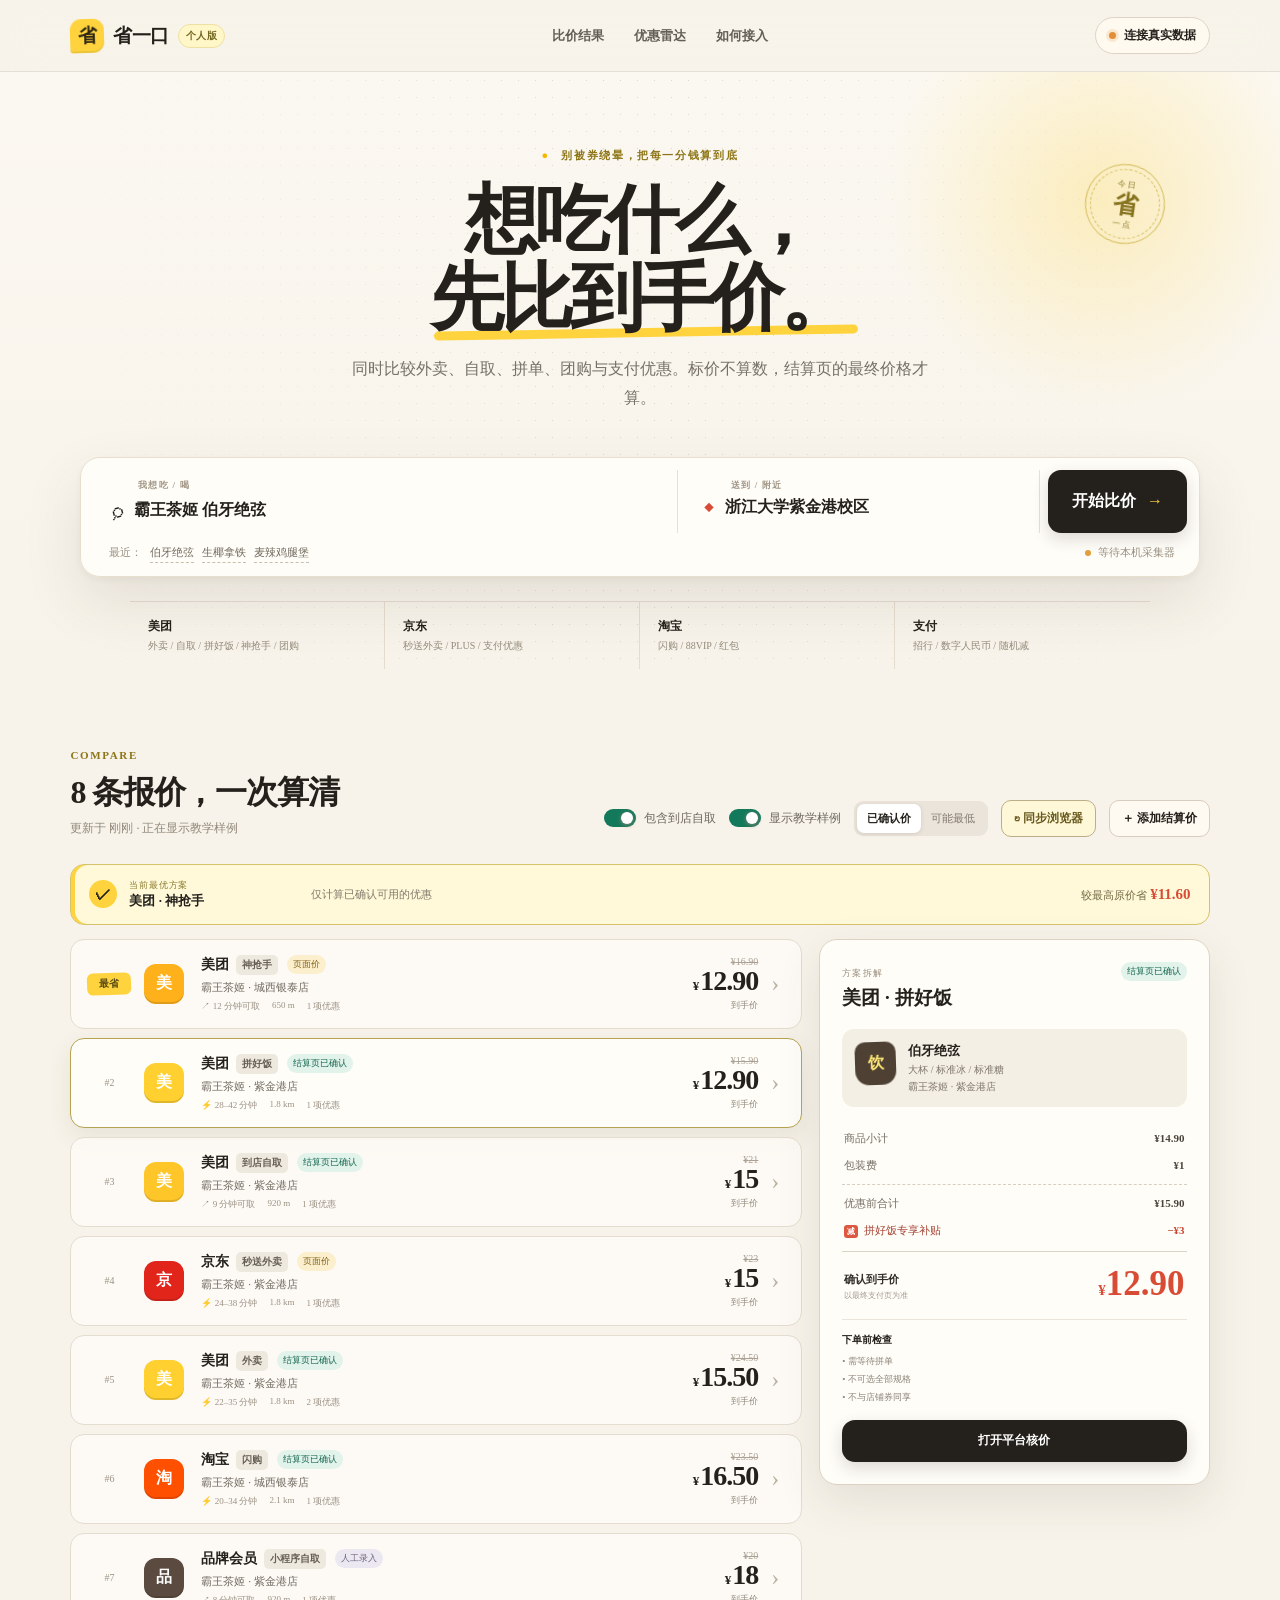
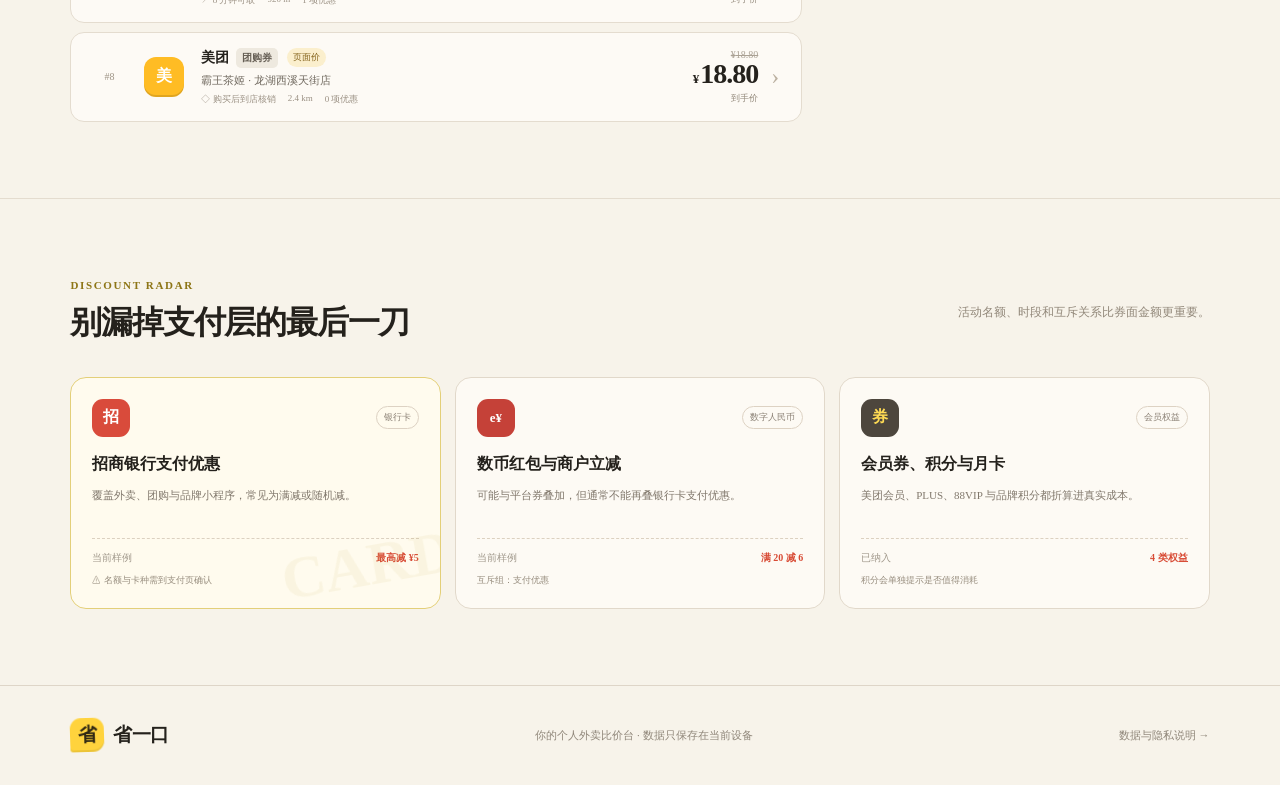
==== shengyikou/index.html @ 4d7b2c12 "Move meal deal app to shengyikou subpage" ====
<!doctype html>
<html lang="zh-CN">
  <head>
    <meta charset="UTF-8" />
    <meta name="viewport" content="width=device-width, initial-scale=1.0" />
    <meta name="description" content="比较外卖、自取、拼单、团购、银行卡与数字人民币优惠，算出真实到手价。" />
    <meta property="og:title" content="省一口｜个人外卖优惠比价台" />
    <meta property="og:description" content="从本机浏览器采集已登录平台的真实报价。" />
    <link rel="icon" href="/shengyikou/favicon.svg" />
    <title>省一口｜个人外卖优惠比价台</title>
    <script type="module" crossorigin src="/shengyikou/assets/index-CurpUJrW.js"></script>
    <link rel="stylesheet" crossorigin href="/shengyikou/assets/index-DX4umS6t.css">
  </head>
  <body>
    <div id="root"></div>
  </body>
</html>
---- shengyikou/assets/index-DX4umS6t.css ----
:root{--ink:#24211c;--muted:#777066;--paper:#f7f3ea;--card:#fffdf8;--yellow:#ffd33d;--yellow-deep:#f4b900;--green:#13795b;--red:#d84b35;--line:#e8e0d3}*{box-sizing:border-box}html{scroll-behavior:smooth}body{background:var(--paper);color:var(--ink);font-family:var(--font-geist-sans), "PingFang SC", "Microsoft YaHei", sans-serif;margin:0}button,input,select{font:inherit}button,a{-webkit-tap-highlight-color:transparent}button{color:inherit}a{color:inherit;text-decoration:none}.topbar{-webkit-backdrop-filter:blur(18px);backdrop-filter:blur(18px);z-index:30;background:#f7f3eaeb;border-bottom:1px solid #3f34251a;justify-content:space-between;align-items:center;height:72px;padding:0 5.5vw;display:flex;position:sticky;top:0}.brand{letter-spacing:-.5px;align-items:center;gap:9px;font-size:19px;font-weight:800;display:inline-flex}.brand-mark{background:var(--yellow);color:#2f2713;border-radius:11px 11px 11px 3px;place-items:center;width:34px;height:34px;font-weight:900;display:grid;transform:rotate(-2deg);box-shadow:inset 0 -2px #4a39001a}.beta{letter-spacing:.5px;color:#756823;background:#fff7c8;border:1px solid #eee0a2;border-radius:99px;padding:4px 7px;font-size:10px;font-weight:700}.nav-links{color:#635e56;align-items:center;gap:30px;font-size:13px;font-weight:600;display:flex}.nav-links a:hover,.text-button:hover{color:var(--ink)}.text-button{cursor:pointer;background:0 0;border:0;padding:0}.account-chip{cursor:pointer;background:#fffaf0;border:1px solid #dcd3c4;border-radius:999px;padding:9px 13px;font-size:12px;font-weight:650}.account-chip.connected{color:#17664f;background:#eef8f3;border-color:#b7d6c8}.account-chip.connected .status-dot{background:#1a8b68;box-shadow:0 0 0 3px #d9eee7}.status-dot{background:#e28e38;border-radius:50%;width:7px;height:7px;margin-right:5px;display:inline-block;box-shadow:0 0 0 3px #f9e7ce}.hero{background:radial-gradient(circle at 86% 21%, #ffd33d47, transparent 18%), linear-gradient(180deg, #fbf8f1 0%, var(--paper) 100%);min-height:520px;padding:76px 5.5vw 0;position:relative;overflow:hidden}.hero:before{content:"";pointer-events:none;opacity:.25;background-image:radial-gradient(#82745d .6px,#0000 .7px);background-size:17px 17px;position:absolute;inset:0;-webkit-mask-image:linear-gradient(90deg,#0000 0%,#000 50%,#0000 100%);mask-image:linear-gradient(90deg,#0000 0%,#000 50%,#0000 100%)}.hero-copy{text-align:center;z-index:1;max-width:720px;margin:0 auto;position:relative}.eyebrow,.section-kicker{color:#8d7516;text-transform:uppercase;letter-spacing:1.65px;font-size:11px;font-weight:800}.eyebrow span{color:var(--yellow-deep);margin-right:7px}h1{letter-spacing:-4px;margin:19px 0 18px;font-family:Georgia,Noto Serif SC,serif;font-size:clamp(44px,6vw,74px);font-weight:750;line-height:1.05}h1 em{white-space:nowrap;font-style:normal;position:relative}h1 em:after{content:"";background:var(--yellow);z-index:-1;border-radius:9px;height:9px;position:absolute;bottom:2px;left:1%;right:-2%;transform:rotate(-1deg)}.hero-copy p{color:var(--muted);max-width:590px;margin:0 auto;font-size:16px;line-height:1.8}.hero-stamp{color:#877421;z-index:1;border:1px solid #d3ba55;border-radius:50%;flex-direction:column;justify-content:center;align-items:center;gap:2px;width:80px;height:80px;font-family:serif;display:flex;position:absolute;top:92px;right:9vw;transform:rotate(8deg)}.hero-stamp:before{content:"";border:1px dashed #d3ba55;border-radius:50%;position:absolute;inset:4px}.hero-stamp span{letter-spacing:2px;font-size:8px}.hero-stamp strong{font-size:25px;line-height:1}.search-panel{z-index:2;background:#fffdf8f7;border:1px solid #e7dece;border-radius:20px;max-width:1120px;margin:44px auto 0;padding:12px;position:relative;box-shadow:0 24px 60px #4639231c,0 3px 8px #4639230d}.search-row{grid-template-columns:1.65fr 1fr auto;gap:8px;display:grid}.search-field{border-right:1px solid var(--line);min-width:0;padding:9px 18px}.field-label{text-transform:uppercase;color:#a29787;letter-spacing:1.3px;margin:0 0 6px 27px;font-size:9px;font-weight:800;display:block}.input-line{align-items:center;gap:9px;display:flex}.input-line input{width:100%;min-width:0;color:var(--ink);background:0 0;border:0;outline:0;font-weight:650}.search-icon{font-size:23px;transform:rotate(-15deg)}.pin-icon{color:var(--red);font-size:10px}.primary-button{background:var(--ink);color:#fff;cursor:pointer;border:0;border-radius:13px;min-height:58px;padding:0 24px;font-weight:750;transition:transform .2s,box-shadow .2s;box-shadow:0 6px 16px #24211c29}.primary-button:hover{transform:translateY(-1px);box-shadow:0 9px 22px #24211c38}.primary-button span{color:var(--yellow);margin-left:7px}.search-footer{color:#998f80;justify-content:space-between;align-items:center;gap:15px;padding:10px 12px 1px 16px;font-size:11px;display:flex}.quick-tags{flex-wrap:wrap;align-items:center;gap:8px;display:flex}.quick-tags button{cursor:pointer;color:#71695d;background:0 0;border:0;border-bottom:1px dashed #cabfae;padding:2px 0}.data-note{white-space:nowrap}.data-note.connected-note{color:#17664f}.data-note.connected-note .pulse{background:#1a8b68}.pulse{background:#e29d3c;border-radius:50%;width:6px;height:6px;margin-right:4px;animation:1.7s infinite pulse;display:inline-block}@keyframes pulse{50%{box-shadow:0 0 0 5px #e29d3c24}}.coverage-strip{z-index:1;border-top:1px solid #e4dccf;grid-template-columns:repeat(4,1fr);max-width:1020px;margin:24px auto 0;display:grid;position:relative}.coverage-item{border-right:1px solid #e4dccf;flex-direction:column;padding:16px 18px;display:flex}.coverage-item:last-child{border-right:0}.coverage-item strong{font-size:12px}.coverage-item span{color:#948a7b;margin-top:4px;font-size:10px}.workspace,.radar-section{max-width:1460px;margin:0 auto;padding:76px 5.5vw}.section-heading{justify-content:space-between;align-items:flex-end;gap:30px;margin-bottom:27px;display:flex}.section-heading h2{letter-spacing:-1.2px;margin:8px 0 5px;font-family:Georgia,Noto Serif SC,serif;font-size:32px}.section-heading p{color:#92887a;margin:0;font-size:12px}.toolbar{flex-wrap:wrap;justify-content:flex-end;align-items:center;gap:13px;display:flex}.switch-label{color:#6e675e;cursor:pointer;align-items:center;gap:8px;font-size:12px;display:flex}.switch-label input{opacity:0;position:absolute}.switch{background:#cfc8bd;border-radius:99px;width:32px;height:18px;transition:all .2s;position:relative}.switch:after{content:"";background:#fff;border-radius:50%;width:12px;height:12px;transition:all .2s;position:absolute;top:3px;left:3px;box-shadow:0 1px 4px #8b8377}.switch-label input:checked+.switch{background:var(--green)}.switch-label input:checked+.switch:after{transform:translate(14px)}.mode-switch{background:#eae4da;border-radius:9px;padding:3px;display:flex}.mode-switch button{cursor:pointer;color:#81796e;background:0 0;border:0;border-radius:7px;padding:7px 10px;font-size:11px}.mode-switch button.active{color:var(--ink);background:#fff;font-weight:750;box-shadow:0 1px 4px #322c251f}.secondary-button{cursor:pointer;background:#fffaf1;border:1px solid #d8cdbd;border-radius:10px;padding:9px 12px;font-size:12px;font-weight:700}.sync-button{color:#68591e;cursor:pointer;background:#fff8d8;border:1px solid #bcae89;border-radius:10px;padding:9px 12px;font-size:12px;font-weight:750}.sync-button.ready{color:#17664f;background:#edf7f2;border-color:#b7d6c8}.sync-button.syncing{opacity:.65;cursor:wait}.sync-button.missing{color:#a04638;background:#fff2ef;border-color:#e0c2ba}.source-link{justify-content:center;align-items:center;text-decoration:none;display:flex}.winner-banner{box-shadow:inset 4px 0 0 var(--yellow);background:#fff9d9;border:1px solid #d5c36c;border-radius:14px;align-items:center;gap:12px;margin-bottom:14px;padding:14px 18px;display:flex}.winner-icon{background:var(--yellow);border-radius:50%;place-items:center;width:28px;height:28px;font-weight:900;display:grid}.winner-banner>div:nth-child(2){flex-direction:column;min-width:170px;display:flex}.winner-banner span{color:#8b7b2e;letter-spacing:.8px;font-size:9px}.winner-banner strong{font-size:13px}.winner-reason{color:#80786a;flex:1;font-size:11px}.winner-save{color:#746b45;font-size:11px}.winner-save strong{color:var(--red);font-size:15px}.comparison-grid{grid-template-columns:minmax(0,1.5fr) minmax(330px,.8fr);align-items:start;gap:17px;display:grid}.quote-list{flex-direction:column;gap:9px;display:flex}.quote-card{text-align:left;cursor:pointer;background:#fffdf8bf;border:1px solid #e4dccf;border-radius:14px;grid-template-columns:44px 44px minmax(0,1fr) auto 14px;align-items:center;gap:13px;width:100%;padding:15px 16px;transition:border .2s,background .2s,transform .2s,box-shadow .2s;display:grid}.quote-card:hover{background:#fffdf8;border-color:#cdbf9c;transform:translateY(-1px)}.quote-card.selected{background:#fffdf8;border-color:#b6a352;box-shadow:0 8px 24px #4d3e2517}.rank{color:#9d9385;text-align:center;font-size:10px}.quote-card:first-child .rank{background:var(--yellow);color:#5d4d14;border-radius:6px;padding:4px 5px;font-weight:850;transform:rotate(-2deg)}.platform-avatar{color:#fff;border-radius:12px;place-items:center;width:40px;height:40px;font-weight:900;display:grid;box-shadow:inset 0 -2px #0000001f}.quote-main{min-width:0}.quote-title{align-items:center;gap:7px;min-width:0;display:flex}.quote-title strong{font-size:14px}.quote-title>span{color:#665f55;background:#eee9df;border-radius:5px;padding:3px 6px;font-size:10px;font-weight:650}.quote-title i,.source-pill{border-radius:99px;margin-left:2px;padding:3px 6px;font-size:9px;font-style:normal}.source-confirmed{color:#17674f;background:#e2f3ec}.source-page{color:#84631b;background:#fbefcd}.source-manual{color:#6d657d;background:#ece8f2}.merchant{color:#70695f;white-space:nowrap;text-overflow:ellipsis;margin:5px 0;font-size:11px;overflow:hidden}.quote-meta{color:#9b9184;gap:12px;font-size:9px;display:flex}.quote-price{flex-direction:column;align-items:flex-end;min-width:82px;display:flex}.quote-price .original{color:#aaa194;font-size:10px;text-decoration:line-through}.quote-price strong{letter-spacing:-1px;font-family:Georgia,serif;font-size:28px;line-height:1}.quote-price strong small{margin-right:2px;font-size:13px}.quote-price em{color:#93897b;margin-top:4px;font-size:9px;font-style:normal}.card-arrow{color:#bcb1a1;font-size:24px}.detail-card{background:var(--card);border:1px solid #ddd2c1;border-radius:18px;padding:22px;position:sticky;top:89px;box-shadow:0 16px 45px #493b261a}.detail-header{justify-content:space-between;align-items:flex-start;display:flex}.detail-label{color:#9b8e7e;letter-spacing:1.2px;font-size:9px}.detail-header h3{margin:5px 0 0;font-size:19px}.source-pill{margin:0}.product-box{background:#f4efe5;border-radius:12px;gap:12px;margin:18px 0;padding:13px;display:flex}.cup-icon{color:#ffe775;background:#4e4134;border-radius:10px 10px 14px 14px;flex:0 0 41px;place-items:center;height:43px;font-family:serif;font-weight:800;display:grid;transform:rotate(-2deg)}.product-box>div:last-child{flex-direction:column;min-width:0;display:flex}.product-box strong{font-size:13px}.product-box span,.product-box small{color:#7d7468;white-space:nowrap;text-overflow:ellipsis;margin-top:3px;font-size:10px;overflow:hidden}.receipt{font-size:11px}.receipt>div{color:#766e64;justify-content:space-between;align-items:center;padding:6px 2px;display:flex}.receipt>div strong{color:#4a443b}.receipt-divider{border-top:1px dashed #d8cebf;margin-top:5px;padding-top:11px!important}.discount-line{color:#a44233!important}.discount-line b{color:#fff;background:#dc5840;border-radius:3px;margin-right:6px;padding:2px 3px;font-size:8px}.discount-line i{border:1px solid #d7a79c;border-radius:4px;margin-left:5px;padding:1px 3px;font-size:8px;font-style:normal}.discount-line strong{color:#c94531!important}.receipt-total{border-top:1px solid #ddd3c4;margin-top:7px;align-items:flex-end!important;padding-top:14px!important}.receipt-total>span{color:#302c27;flex-direction:column;font-weight:750;display:flex}.receipt-total span small{color:#a39a8e;margin-top:3px;font-size:8px;font-weight:400}.receipt-total>strong{font-family:Georgia,serif;font-size:35px;line-height:1;color:var(--red)!important}.receipt-total strong small{font-size:15px}.potential-tip{color:#776628;cursor:pointer;background:#fff8d8;border:1px solid #e7d48c;border-radius:9px;justify-content:space-between;width:100%;margin:12px 0;padding:10px;font-size:9px;display:flex}.potential-tip b{color:#514516}.constraints{border-top:1px solid #ece4d8;flex-direction:column;gap:5px;margin-top:12px;padding-top:13px;display:flex}.constraints strong{margin-bottom:3px;font-size:10px}.constraints span{color:#8b8276;font-size:9px}.detail-actions{gap:8px;margin-top:16px;display:flex}.primary-button.small{flex:1;min-height:42px;padding:0 18px;font-size:12px}.delete-button{color:#b54a3c;cursor:pointer;background:#fff8f6;border:1px solid #e1c7c2;border-radius:10px;padding:0 12px;font-size:11px}.empty-state{text-align:center;color:#8a8175;border:1px dashed #d2c7b7;border-radius:15px;place-content:center;gap:7px;min-height:210px;display:grid}.empty-state strong{color:#4f483e}.radar-section{border-top:1px solid #e4dccf}.section-heading.compact{align-items:center}.radar-grid{grid-template-columns:repeat(3,1fr);gap:14px;display:grid}.radar-card{background:#fffdf8b3;border:1px solid #e1d8ca;border-radius:16px;min-height:225px;padding:21px;position:relative;overflow:hidden}.radar-card.featured{background:#fffbee;border-color:#e3cf79}.radar-card.featured:after{content:"CARD";color:#bfa12412;font-family:Georgia,serif;font-size:60px;font-weight:900;position:absolute;bottom:8px;right:-15px;transform:rotate(-10deg)}.radar-top{justify-content:space-between;align-items:center;display:flex}.bank-icon,.ecny-icon,.member-icon{color:#fff;background:#d94b3b;border-radius:11px;place-items:center;width:38px;height:38px;font-weight:850;display:grid}.ecny-icon{background:#c54138;font-size:13px}.member-icon{color:#ffdb54;background:#4d463d}.radar-tag{color:#8b8175;border:1px solid #ddd2c3;border-radius:99px;padding:4px 7px;font-size:9px}.radar-card h3{margin:17px 0 7px;font-size:16px}.radar-card p{color:#81786c;max-width:90%;min-height:38px;font-size:11px;line-height:1.7}.radar-rule{border-top:1px dashed #dcd1c0;justify-content:space-between;margin-top:14px;padding-top:12px;font-size:10px;display:flex}.radar-rule span{color:#a1998c}.radar-rule strong{color:var(--red)}.radar-card small{color:#978d7e;margin-top:9px;font-size:9px;display:block}footer{color:#8f8679;border-top:1px solid #ded5c8;justify-content:space-between;align-items:center;min-height:100px;padding:20px 5.5vw;font-size:11px;display:flex}.footer-brand{color:var(--ink)}.overlay{z-index:80;-webkit-backdrop-filter:blur(5px);backdrop-filter:blur(5px);background:#221e1885;justify-content:flex-end;animation:.18s fade;display:flex;position:fixed;inset:0}.backdrop-button{cursor:default;background:0 0;border:0;width:100%;height:100%;position:absolute;inset:0}@keyframes fade{0%{opacity:0}}.drawer{z-index:1;background:#fbf8f1;width:min(500px,94vw);height:100%;padding:34px;animation:.25s slide;position:relative;overflow-y:auto;box-shadow:-20px 0 60px #0000002e}@keyframes slide{0%{transform:translate(30px)}}.drawer-head{justify-content:space-between;margin-bottom:24px;display:flex}.drawer h2,.help-modal h2{margin:7px 0;font-family:Georgia,Noto Serif SC,serif;font-size:28px}.drawer-head p,.help-modal>p{color:#81786c;margin:0;font-size:12px;line-height:1.7}.close-button{cursor:pointer;color:#776f64;background:#fff;border:1px solid #d8cfc1;border-radius:50%;flex:none;width:33px;height:33px;font-size:21px}form{flex-direction:column;gap:14px;display:flex}form label{color:#71695f;font-size:10px;font-weight:700}form input,form select{background:#fffdf9;border:1px solid #dbd1c2;border-radius:9px;outline:0;width:100%;margin-top:6px;padding:11px 12px;font-size:12px}form input:focus,form select:focus{border-color:#ac9850;box-shadow:0 0 0 3px #d3bc571f}.form-grid{grid-template-columns:1fr 1fr;gap:12px;display:grid}.privacy-note,.safety-box{background:#eff5ef;border:1px solid #d5e4d6;border-radius:10px;flex-direction:column;gap:4px;padding:12px;display:flex}.privacy-note strong,.safety-box strong{color:#326049;font-size:10px}.privacy-note span,.safety-box span{color:#708075;font-size:9px;line-height:1.5}.submit-button{width:100%;margin-top:4px}.overlay.centered{justify-content:center;align-items:center;padding:20px}.help-modal{z-index:1;background:#fbf8f1;border-radius:20px;max-width:540px;padding:34px;position:relative;box-shadow:0 30px 90px #00000038}.help-modal>.close-button{position:absolute;top:18px;right:18px}.steps{flex-direction:column;gap:9px;margin:22px 0;display:flex}.steps>div{background:#fffdf9;border:1px solid #e0d7c9;border-radius:11px;align-items:center;gap:12px;padding:11px;display:flex}.steps b{background:var(--yellow);border-radius:8px;flex:none;place-items:center;width:27px;height:27px;font-size:11px;display:grid}.steps span{color:#82796d;flex-direction:column;gap:2px;font-size:10px;display:flex}.steps strong{color:var(--ink);font-size:11px}.help-modal .submit-button{min-height:46px;margin-top:17px}.download-extension{justify-content:center;align-items:center;min-height:46px;margin-top:17px;font-size:12px;display:flex}@media (width<=980px){.nav-links,.hero-stamp{display:none}.search-row{grid-template-columns:1fr 1fr}.primary-button{grid-column:1/-1;min-height:52px}.search-field.location-field{border-right:0}.comparison-grid{grid-template-columns:1fr}.detail-card{position:static}.section-heading{flex-direction:column;align-items:flex-start}.toolbar{justify-content:flex-start}}@media (width<=680px){.topbar{height:62px;padding:0 18px}.account-chip{padding:10px;font-size:0}.account-chip:after{content:"连接";font-size:11px}.hero{padding:55px 16px 0}h1{letter-spacing:-2.5px;font-size:42px}.hero-copy p{font-size:13px}.search-panel{margin-top:30px;padding:9px}.search-row{grid-template-columns:1fr}.search-field{border-right:0;border-bottom:1px solid var(--line)}.search-footer{flex-direction:column;align-items:flex-start}.data-note{white-space:normal}.coverage-strip{grid-template-columns:1fr 1fr}.coverage-item:nth-child(2){border-right:0}.coverage-item{border-bottom:1px solid #e4dccf}.workspace,.radar-section{padding:54px 14px}.section-heading h2{font-size:27px}.toolbar{width:100%}.mode-switch{order:3;width:100%}.mode-switch button{flex:1}.winner-banner{flex-wrap:wrap}.winner-reason{flex-basis:100%;order:4}.quote-card{grid-template-columns:32px 36px minmax(0,1fr) auto;gap:8px;padding:13px 10px}.platform-avatar{border-radius:9px;width:34px;height:34px}.quote-title i{display:none}.merchant{max-width:170px}.quote-meta span:nth-child(n+2){display:none}.quote-price strong{font-size:24px}.card-arrow{display:none}.detail-card{padding:18px}.radar-grid{grid-template-columns:1fr}.section-heading.compact p{display:none}footer{flex-direction:column;align-items:flex-start;gap:12px}.drawer{padding:24px 20px}.form-grid{grid-template-columns:1fr}.help-modal{padding:28px 20px}}@media (prefers-reduced-motion:reduce){*{scroll-behavior:auto!important;transition:none!important;animation:none!important}}
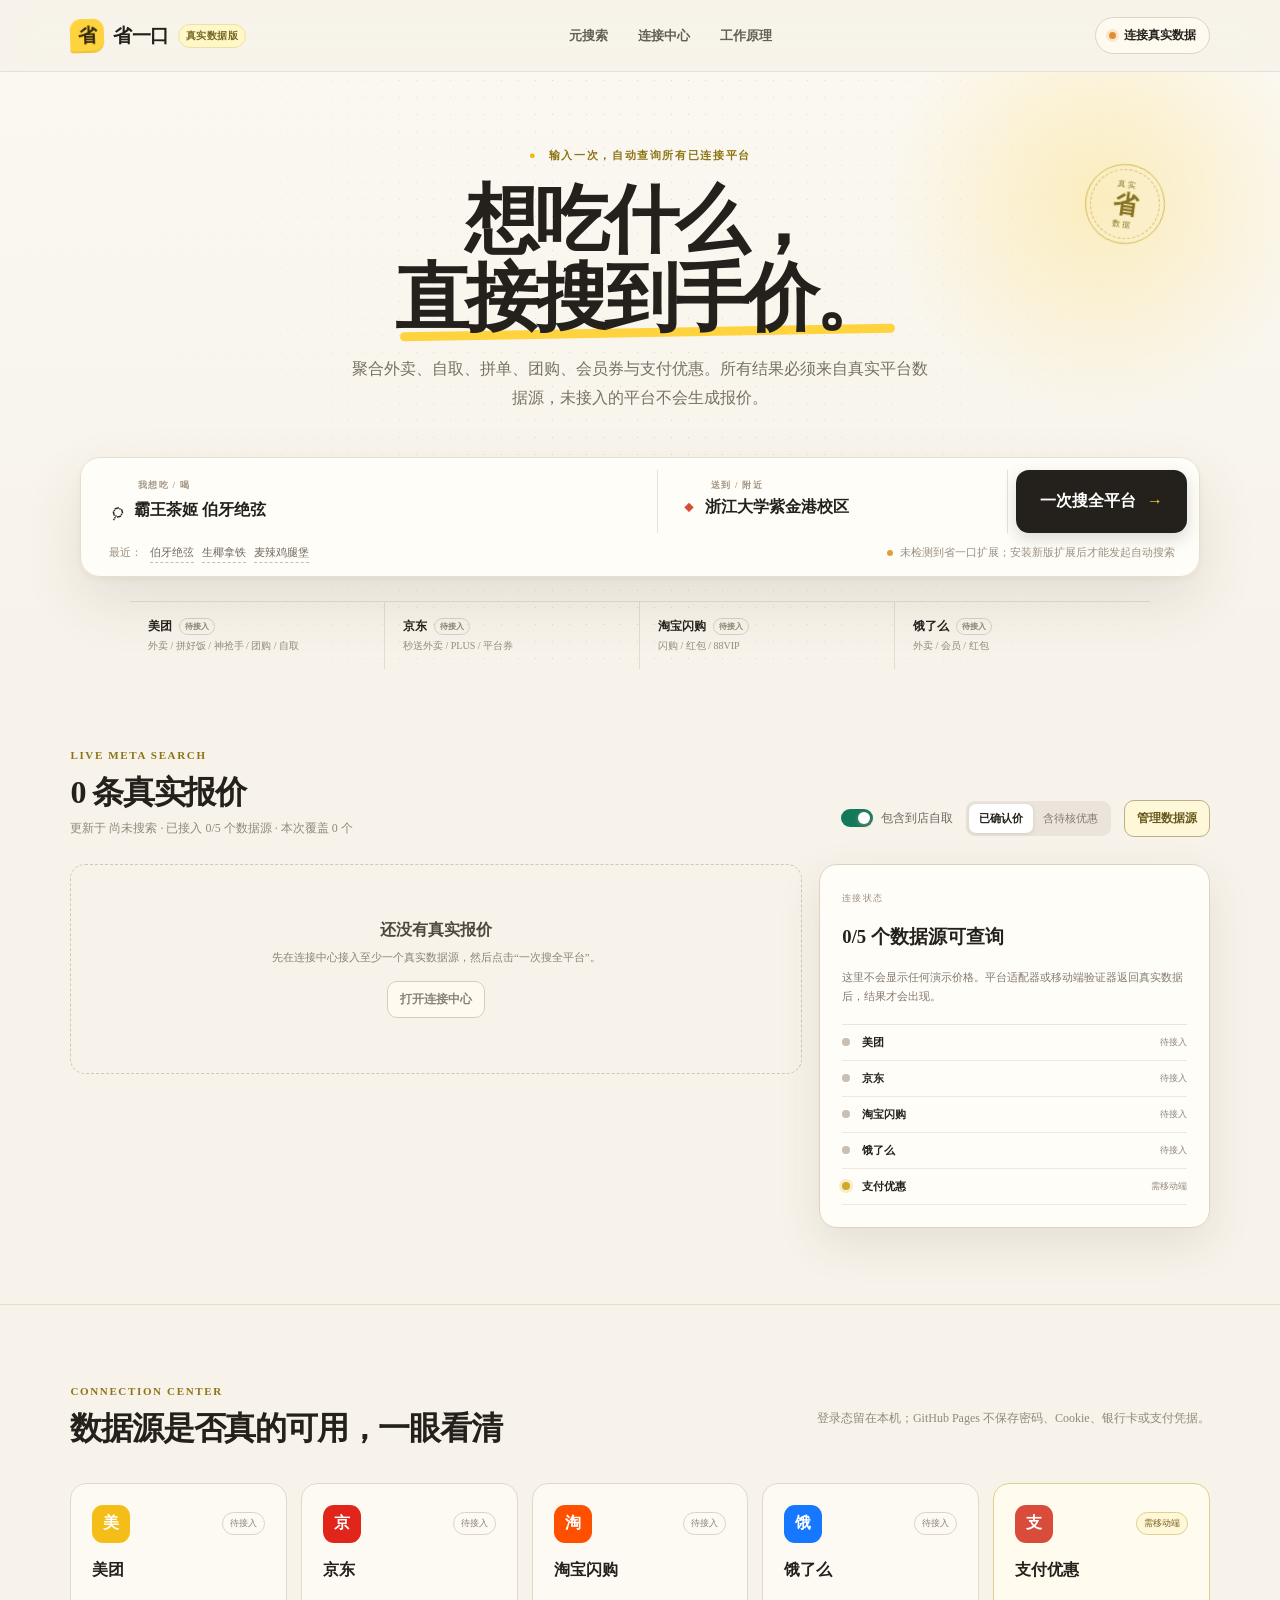
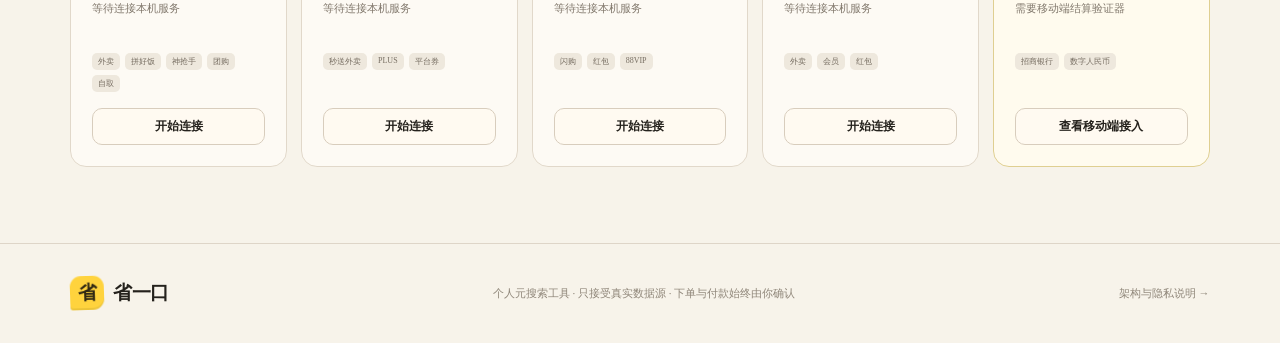
==== commit ff93c905: "Publish real meta-search foundation" ====
--- a/shengyikou/index.html
+++ b/shengyikou/index.html
@@ -8,8 +8,8 @@
     <meta property="og:description" content="从本机浏览器采集已登录平台的真实报价。" />
     <link rel="icon" href="/shengyikou/favicon.svg" />
     <title>省一口｜个人外卖优惠比价台</title>
-    <script type="module" crossorigin src="/shengyikou/assets/index-CurpUJrW.js"></script>
-    <link rel="stylesheet" crossorigin href="/shengyikou/assets/index-DX4umS6t.css">
+    <script type="module" crossorigin src="/shengyikou/assets/index-By7S5zxY.js"></script>
+    <link rel="stylesheet" crossorigin href="/shengyikou/assets/index-eoS1HIRp.css">
   </head>
   <body>
     <div id="root"></div>
--- a/shengyikou/assets/index-eoS1HIRp.css
+++ b/shengyikou/assets/index-eoS1HIRp.css
@@ -0,0 +1 @@
+:root{--ink:#24211c;--muted:#777066;--paper:#f7f3ea;--card:#fffdf8;--yellow:#ffd33d;--yellow-deep:#f4b900;--green:#13795b;--red:#d84b35;--line:#e8e0d3}*{box-sizing:border-box}html{scroll-behavior:smooth}body{background:var(--paper);color:var(--ink);font-family:var(--font-geist-sans), "PingFang SC", "Microsoft YaHei", sans-serif;margin:0}button,input,select{font:inherit}button,a{-webkit-tap-highlight-color:transparent}button{color:inherit}button:disabled{cursor:wait;opacity:.65}a{color:inherit;text-decoration:none}.topbar{-webkit-backdrop-filter:blur(18px);backdrop-filter:blur(18px);z-index:30;background:#f7f3eaeb;border-bottom:1px solid #3f34251a;justify-content:space-between;align-items:center;height:72px;padding:0 5.5vw;display:flex;position:sticky;top:0}.brand{letter-spacing:-.5px;align-items:center;gap:9px;font-size:19px;font-weight:800;display:inline-flex}.brand-mark{background:var(--yellow);color:#2f2713;border-radius:11px 11px 11px 3px;place-items:center;width:34px;height:34px;font-weight:900;display:grid;transform:rotate(-2deg);box-shadow:inset 0 -2px #4a39001a}.beta{letter-spacing:.5px;color:#756823;background:#fff7c8;border:1px solid #eee0a2;border-radius:99px;padding:4px 7px;font-size:10px;font-weight:700}.nav-links{color:#635e56;align-items:center;gap:30px;font-size:13px;font-weight:600;display:flex}.nav-links a:hover,.text-button:hover{color:var(--ink)}.text-button{cursor:pointer;background:0 0;border:0;padding:0}.account-chip{cursor:pointer;background:#fffaf0;border:1px solid #dcd3c4;border-radius:999px;padding:9px 13px;font-size:12px;font-weight:650}.account-chip.connected{color:#17664f;background:#eef8f3;border-color:#b7d6c8}.account-chip.connected .status-dot{background:#1a8b68;box-shadow:0 0 0 3px #d9eee7}.status-dot{background:#e28e38;border-radius:50%;width:7px;height:7px;margin-right:5px;display:inline-block;box-shadow:0 0 0 3px #f9e7ce}.hero{background:radial-gradient(circle at 86% 21%, #ffd33d47, transparent 18%), linear-gradient(180deg, #fbf8f1 0%, var(--paper) 100%);min-height:520px;padding:76px 5.5vw 0;position:relative;overflow:hidden}.hero:before{content:"";pointer-events:none;opacity:.25;background-image:radial-gradient(#82745d .6px,#0000 .7px);background-size:17px 17px;position:absolute;inset:0;-webkit-mask-image:linear-gradient(90deg,#0000 0%,#000 50%,#0000 100%);mask-image:linear-gradient(90deg,#0000 0%,#000 50%,#0000 100%)}.hero-copy{text-align:center;z-index:1;max-width:720px;margin:0 auto;position:relative}.eyebrow,.section-kicker{color:#8d7516;text-transform:uppercase;letter-spacing:1.65px;font-size:11px;font-weight:800}.eyebrow span{color:var(--yellow-deep);margin-right:7px}h1{letter-spacing:-4px;margin:19px 0 18px;font-family:Georgia,Noto Serif SC,serif;font-size:clamp(44px,6vw,74px);font-weight:750;line-height:1.05}h1 em{white-space:nowrap;font-style:normal;position:relative}h1 em:after{content:"";background:var(--yellow);z-index:-1;border-radius:9px;height:9px;position:absolute;bottom:2px;left:1%;right:-2%;transform:rotate(-1deg)}.hero-copy p{color:var(--muted);max-width:590px;margin:0 auto;font-size:16px;line-height:1.8}.hero-stamp{color:#877421;z-index:1;border:1px solid #d3ba55;border-radius:50%;flex-direction:column;justify-content:center;align-items:center;gap:2px;width:80px;height:80px;font-family:serif;display:flex;position:absolute;top:92px;right:9vw;transform:rotate(8deg)}.hero-stamp:before{content:"";border:1px dashed #d3ba55;border-radius:50%;position:absolute;inset:4px}.hero-stamp span{letter-spacing:2px;font-size:8px}.hero-stamp strong{font-size:25px;line-height:1}.search-panel{z-index:2;background:#fffdf8f7;border:1px solid #e7dece;border-radius:20px;max-width:1120px;margin:44px auto 0;padding:12px;position:relative;box-shadow:0 24px 60px #4639231c,0 3px 8px #4639230d}.search-row{grid-template-columns:1.65fr 1fr auto;gap:8px;display:grid}.search-field{border-right:1px solid var(--line);min-width:0;padding:9px 18px}.field-label{text-transform:uppercase;color:#a29787;letter-spacing:1.3px;margin:0 0 6px 27px;font-size:9px;font-weight:800;display:block}.input-line{align-items:center;gap:9px;display:flex}.input-line input{width:100%;min-width:0;color:var(--ink);background:0 0;border:0;outline:0;font-weight:650}.search-icon{font-size:23px;transform:rotate(-15deg)}.pin-icon{color:var(--red);font-size:10px}.primary-button{background:var(--ink);color:#fff;cursor:pointer;border:0;border-radius:13px;min-height:58px;padding:0 24px;font-weight:750;transition:transform .2s,box-shadow .2s;box-shadow:0 6px 16px #24211c29}.primary-button:hover{transform:translateY(-1px);box-shadow:0 9px 22px #24211c38}.primary-button span{color:var(--yellow);margin-left:7px}.search-footer{color:#998f80;justify-content:space-between;align-items:center;gap:15px;padding:10px 12px 1px 16px;font-size:11px;display:flex}.quick-tags{flex-wrap:wrap;align-items:center;gap:8px;display:flex}.quick-tags button{cursor:pointer;color:#71695d;background:0 0;border:0;border-bottom:1px dashed #cabfae;padding:2px 0}.data-note{white-space:nowrap}.data-note.connected-note{color:#17664f}.data-note.connected-note .pulse{background:#1a8b68}.pulse{background:#e29d3c;border-radius:50%;width:6px;height:6px;margin-right:4px;animation:1.7s infinite pulse;display:inline-block}@keyframes pulse{50%{box-shadow:0 0 0 5px #e29d3c24}}.coverage-strip{z-index:1;border-top:1px solid #e4dccf;grid-template-columns:repeat(4,1fr);max-width:1020px;margin:24px auto 0;display:grid;position:relative}.coverage-item{border-right:1px solid #e4dccf;flex-direction:column;padding:16px 18px;display:flex}.coverage-item:last-child{border-right:0}.coverage-item strong{align-items:center;gap:7px;font-size:12px;display:flex}.coverage-item span{color:#948a7b;margin-top:4px;font-size:10px}.mini-state{color:#8d8375;border:1px solid #d9cfbf;border-radius:99px;padding:2px 5px;font-size:8px;font-style:normal}.mini-state.connected,.mini-state.searching{color:#17664f;background:#edf7f2;border-color:#b7d6c8}.mini-state.needs_mobile{color:#765d19;background:#fff8d8;border-color:#dfcf91}.mini-state.error{color:#a04638;background:#fff2ef;border-color:#e0c2ba}.workspace,.radar-section{max-width:1460px;margin:0 auto;padding:76px 5.5vw}.section-heading{justify-content:space-between;align-items:flex-end;gap:30px;margin-bottom:27px;display:flex}.section-heading h2{letter-spacing:-1.2px;margin:8px 0 5px;font-family:Georgia,Noto Serif SC,serif;font-size:32px}.section-heading p{color:#92887a;margin:0;font-size:12px}.toolbar{flex-wrap:wrap;justify-content:flex-end;align-items:center;gap:13px;display:flex}.switch-label{color:#6e675e;cursor:pointer;align-items:center;gap:8px;font-size:12px;display:flex}.switch-label input{opacity:0;position:absolute}.switch{background:#cfc8bd;border-radius:99px;width:32px;height:18px;transition:all .2s;position:relative}.switch:after{content:"";background:#fff;border-radius:50%;width:12px;height:12px;transition:all .2s;position:absolute;top:3px;left:3px;box-shadow:0 1px 4px #8b8377}.switch-label input:checked+.switch{background:var(--green)}.switch-label input:checked+.switch:after{transform:translate(14px)}.mode-switch{background:#eae4da;border-radius:9px;padding:3px;display:flex}.mode-switch button{cursor:pointer;color:#81796e;background:0 0;border:0;border-radius:7px;padding:7px 10px;font-size:11px}.mode-switch button.active{color:var(--ink);background:#fff;font-weight:750;box-shadow:0 1px 4px #322c251f}.secondary-button{cursor:pointer;background:#fffaf1;border:1px solid #d8cdbd;border-radius:10px;padding:9px 12px;font-size:12px;font-weight:700}.sync-button{color:#68591e;cursor:pointer;background:#fff8d8;border:1px solid #bcae89;border-radius:10px;padding:9px 12px;font-size:12px;font-weight:750}.sync-button.ready{color:#17664f;background:#edf7f2;border-color:#b7d6c8}.sync-button.syncing{opacity:.65;cursor:wait}.sync-button.missing{color:#a04638;background:#fff2ef;border-color:#e0c2ba}.source-link{justify-content:center;align-items:center;text-decoration:none;display:flex}.winner-banner{box-shadow:inset 4px 0 0 var(--yellow);background:#fff9d9;border:1px solid #d5c36c;border-radius:14px;align-items:center;gap:12px;margin-bottom:14px;padding:14px 18px;display:flex}.winner-icon{background:var(--yellow);border-radius:50%;place-items:center;width:28px;height:28px;font-weight:900;display:grid}.winner-banner>div:nth-child(2){flex-direction:column;min-width:170px;display:flex}.winner-banner span{color:#8b7b2e;letter-spacing:.8px;font-size:9px}.winner-banner strong{font-size:13px}.winner-reason{color:#80786a;flex:1;font-size:11px}.winner-save{color:#746b45;font-size:11px}.winner-save strong{color:var(--red);font-size:15px}.comparison-grid{grid-template-columns:minmax(0,1.5fr) minmax(330px,.8fr);align-items:start;gap:17px;display:grid}.quote-list{flex-direction:column;gap:9px;display:flex}.quote-card{text-align:left;cursor:pointer;background:#fffdf8bf;border:1px solid #e4dccf;border-radius:14px;grid-template-columns:44px 44px minmax(0,1fr) auto 14px;align-items:center;gap:13px;width:100%;padding:15px 16px;transition:border .2s,background .2s,transform .2s,box-shadow .2s;display:grid}.quote-card:hover{background:#fffdf8;border-color:#cdbf9c;transform:translateY(-1px)}.quote-card.selected{background:#fffdf8;border-color:#b6a352;box-shadow:0 8px 24px #4d3e2517}.rank{color:#9d9385;text-align:center;font-size:10px}.quote-card:first-child .rank{background:var(--yellow);color:#5d4d14;border-radius:6px;padding:4px 5px;font-weight:850;transform:rotate(-2deg)}.platform-avatar{color:#fff;border-radius:12px;place-items:center;width:40px;height:40px;font-weight:900;display:grid;box-shadow:inset 0 -2px #0000001f}.quote-main{min-width:0}.quote-title{align-items:center;gap:7px;min-width:0;display:flex}.quote-title strong{font-size:14px}.quote-title>span{color:#665f55;background:#eee9df;border-radius:5px;padding:3px 6px;font-size:10px;font-weight:650}.quote-title i,.source-pill{border-radius:99px;margin-left:2px;padding:3px 6px;font-size:9px;font-style:normal}.source-confirmed{color:#17674f;background:#e2f3ec}.source-page{color:#84631b;background:#fbefcd}.source-manual{color:#6d657d;background:#ece8f2}.merchant{color:#70695f;white-space:nowrap;text-overflow:ellipsis;margin:5px 0;font-size:11px;overflow:hidden}.quote-meta{color:#9b9184;gap:12px;font-size:9px;display:flex}.quote-price{flex-direction:column;align-items:flex-end;min-width:82px;display:flex}.quote-price .original{color:#aaa194;font-size:10px;text-decoration:line-through}.quote-price strong{letter-spacing:-1px;font-family:Georgia,serif;font-size:28px;line-height:1}.quote-price strong small{margin-right:2px;font-size:13px}.quote-price em{color:#93897b;margin-top:4px;font-size:9px;font-style:normal}.card-arrow{color:#bcb1a1;font-size:24px}.detail-card{background:var(--card);border:1px solid #ddd2c1;border-radius:18px;padding:22px;position:sticky;top:89px;box-shadow:0 16px 45px #493b261a}.detail-header{justify-content:space-between;align-items:flex-start;display:flex}.detail-label{color:#9b8e7e;letter-spacing:1.2px;font-size:9px}.detail-header h3{margin:5px 0 0;font-size:19px}.source-pill{margin:0}.product-box{background:#f4efe5;border-radius:12px;gap:12px;margin:18px 0;padding:13px;display:flex}.cup-icon{color:#ffe775;background:#4e4134;border-radius:10px 10px 14px 14px;flex:0 0 41px;place-items:center;height:43px;font-family:serif;font-weight:800;display:grid;transform:rotate(-2deg)}.product-box>div:last-child{flex-direction:column;min-width:0;display:flex}.product-box strong{font-size:13px}.product-box span,.product-box small{color:#7d7468;white-space:nowrap;text-overflow:ellipsis;margin-top:3px;font-size:10px;overflow:hidden}.receipt{font-size:11px}.receipt>div{color:#766e64;justify-content:space-between;align-items:center;padding:6px 2px;display:flex}.receipt>div strong{color:#4a443b}.receipt-divider{border-top:1px dashed #d8cebf;margin-top:5px;padding-top:11px!important}.discount-line{color:#a44233!important}.discount-line b{color:#fff;background:#dc5840;border-radius:3px;margin-right:6px;padding:2px 3px;font-size:8px}.discount-line i{border:1px solid #d7a79c;border-radius:4px;margin-left:5px;padding:1px 3px;font-size:8px;font-style:normal}.discount-line strong{color:#c94531!important}.receipt-total{border-top:1px solid #ddd3c4;margin-top:7px;align-items:flex-end!important;padding-top:14px!important}.receipt-total>span{color:#302c27;flex-direction:column;font-weight:750;display:flex}.receipt-total span small{color:#a39a8e;margin-top:3px;font-size:8px;font-weight:400}.receipt-total>strong{font-family:Georgia,serif;font-size:35px;line-height:1;color:var(--red)!important}.receipt-total strong small{font-size:15px}.potential-tip{color:#776628;cursor:pointer;background:#fff8d8;border:1px solid #e7d48c;border-radius:9px;justify-content:space-between;width:100%;margin:12px 0;padding:10px;font-size:9px;display:flex}.potential-tip b{color:#514516}.constraints{border-top:1px solid #ece4d8;flex-direction:column;gap:5px;margin-top:12px;padding-top:13px;display:flex}.constraints strong{margin-bottom:3px;font-size:10px}.constraints span{color:#8b8276;font-size:9px}.detail-actions{gap:8px;margin-top:16px;display:flex}.primary-button.small{flex:1;min-height:42px;padding:0 18px;font-size:12px}.delete-button{color:#b54a3c;cursor:pointer;background:#fff8f6;border:1px solid #e1c7c2;border-radius:10px;padding:0 12px;font-size:11px}.empty-state{text-align:center;color:#8a8175;border:1px dashed #d2c7b7;border-radius:15px;place-content:center;gap:7px;min-height:210px;display:grid}.empty-state strong{color:#4f483e}.real-empty{padding:28px}.real-empty span{max-width:470px;font-size:11px;line-height:1.7}.real-empty .secondary-button{justify-self:center;margin-top:8px}.real-empty.searching{background:linear-gradient(110deg,#ffffff59,#fff4c48c,#ffffff59) 0 0/240% 100%;animation:1.8s linear infinite search-sheen}@keyframes search-sheen{to{background-position:-240% 0}}.connector-summary>p{color:#81786c;font-size:11px;line-height:1.7}.provider-mini-list{border-top:1px solid #ece4d8;flex-direction:column;margin-top:18px;display:flex}.provider-mini-list>div{border-bottom:1px solid #f0e8dc;grid-template-columns:12px 1fr auto;align-items:center;gap:8px;padding:10px 0;display:grid}.provider-mini-list strong{font-size:11px}.provider-mini-list small{color:#8e8579;font-size:9px}.provider-dot{background:#c8bfb3;border-radius:50%;width:8px;height:8px;display:inline-block}.provider-dot.connected,.provider-dot.searching{background:#1a8b68;box-shadow:0 0 0 3px #d9eee7}.provider-dot.needs_mobile{background:#d0a92b;box-shadow:0 0 0 3px #f7edc4}.provider-dot.error{background:#d45a48;box-shadow:0 0 0 3px #f5ddd8}.radar-section{border-top:1px solid #e4dccf}.section-heading.compact{align-items:center}.radar-grid{grid-template-columns:repeat(3,1fr);gap:14px;display:grid}.radar-card{background:#fffdf8b3;border:1px solid #e1d8ca;border-radius:16px;min-height:225px;padding:21px;position:relative;overflow:hidden}.radar-card.featured{background:#fffbee;border-color:#e3cf79}.radar-card.featured:after{content:"CARD";color:#bfa12412;font-family:Georgia,serif;font-size:60px;font-weight:900;position:absolute;bottom:8px;right:-15px;transform:rotate(-10deg)}.radar-top{justify-content:space-between;align-items:center;display:flex}.bank-icon,.ecny-icon,.member-icon{color:#fff;background:#d94b3b;border-radius:11px;place-items:center;width:38px;height:38px;font-weight:850;display:grid}.ecny-icon{background:#c54138;font-size:13px}.member-icon{color:#ffdb54;background:#4d463d}.radar-tag{color:#8b8175;border:1px solid #ddd2c3;border-radius:99px;padding:4px 7px;font-size:9px}.radar-card h3{margin:17px 0 7px;font-size:16px}.radar-card p{color:#81786c;max-width:90%;min-height:38px;font-size:11px;line-height:1.7}.radar-rule{border-top:1px dashed #dcd1c0;justify-content:space-between;margin-top:14px;padding-top:12px;font-size:10px;display:flex}.radar-rule span{color:#a1998c}.radar-rule strong{color:var(--red)}.radar-card small{color:#978d7e;margin-top:9px;font-size:9px;display:block}.provider-grid{grid-template-columns:repeat(5,1fr)}.provider-card{flex-direction:column;min-height:270px;display:flex}.provider-card.connected{background:#f3faf6;border-color:#b7d6c8}.provider-card.needs_mobile{background:#fffbee;border-color:#dfcf91}.provider-card.error{background:#fff7f5;border-color:#e0c2ba}.provider-logo{color:#fff;border-radius:11px;place-items:center;width:38px;height:38px;font-weight:850;display:grid}.radar-tag.connected,.radar-tag.searching{color:#17664f;background:#edf7f2;border-color:#b7d6c8}.radar-tag.needs_mobile{color:#765d19;background:#fff8d8;border-color:#dfcf91}.radar-tag.error{color:#a04638;background:#fff2ef;border-color:#e0c2ba}.channel-tags{flex-wrap:wrap;gap:5px;margin:5px 0 16px;display:flex}.channel-tags span{color:#766d61;background:#eee8dd;border-radius:5px;padding:3px 6px;font-size:8px}.provider-action{width:100%;margin-top:auto}footer{color:#8f8679;border-top:1px solid #ded5c8;justify-content:space-between;align-items:center;min-height:100px;padding:20px 5.5vw;font-size:11px;display:flex}.footer-brand{color:var(--ink)}.overlay{z-index:80;-webkit-backdrop-filter:blur(5px);backdrop-filter:blur(5px);background:#221e1885;justify-content:flex-end;animation:.18s fade;display:flex;position:fixed;inset:0}.backdrop-button{cursor:default;background:0 0;border:0;width:100%;height:100%;position:absolute;inset:0}@keyframes fade{0%{opacity:0}}.drawer{z-index:1;background:#fbf8f1;width:min(500px,94vw);height:100%;padding:34px;animation:.25s slide;position:relative;overflow-y:auto;box-shadow:-20px 0 60px #0000002e}@keyframes slide{0%{transform:translate(30px)}}.drawer-head{justify-content:space-between;margin-bottom:24px;display:flex}.drawer h2,.help-modal h2{margin:7px 0;font-family:Georgia,Noto Serif SC,serif;font-size:28px}.drawer-head p,.help-modal>p{color:#81786c;margin:0;font-size:12px;line-height:1.7}.close-button{cursor:pointer;color:#776f64;background:#fff;border:1px solid #d8cfc1;border-radius:50%;flex:none;width:33px;height:33px;font-size:21px}form{flex-direction:column;gap:14px;display:flex}form label{color:#71695f;font-size:10px;font-weight:700}form input,form select{background:#fffdf9;border:1px solid #dbd1c2;border-radius:9px;outline:0;width:100%;margin-top:6px;padding:11px 12px;font-size:12px}form input:focus,form select:focus{border-color:#ac9850;box-shadow:0 0 0 3px #d3bc571f}.form-grid{grid-template-columns:1fr 1fr;gap:12px;display:grid}.privacy-note,.safety-box{background:#eff5ef;border:1px solid #d5e4d6;border-radius:10px;flex-direction:column;gap:4px;padding:12px;display:flex}.privacy-note strong,.safety-box strong{color:#326049;font-size:10px}.privacy-note span,.safety-box span{color:#708075;font-size:9px;line-height:1.5}.submit-button{width:100%;margin-top:4px}.overlay.centered{justify-content:center;align-items:center;padding:20px}.help-modal{z-index:1;background:#fbf8f1;border-radius:20px;max-width:540px;padding:34px;position:relative;box-shadow:0 30px 90px #00000038}.help-modal>.close-button{position:absolute;top:18px;right:18px}.steps{flex-direction:column;gap:9px;margin:22px 0;display:flex}.steps>div{background:#fffdf9;border:1px solid #e0d7c9;border-radius:11px;align-items:center;gap:12px;padding:11px;display:flex}.steps b{background:var(--yellow);border-radius:8px;flex:none;place-items:center;width:27px;height:27px;font-size:11px;display:grid}.steps span{color:#82796d;flex-direction:column;gap:2px;font-size:10px;display:flex}.steps strong{color:var(--ink);font-size:11px}.help-modal .submit-button{min-height:46px;margin-top:17px}.download-extension{justify-content:center;align-items:center;min-height:46px;margin-top:17px;font-size:12px;display:flex}.connection-modal{width:min(660px,94vw);max-height:90vh;overflow-y:auto}.connection-list{border:1px solid #ded5c8;border-radius:12px;flex-direction:column;display:flex;overflow:hidden}.connection-list button{text-align:left;cursor:pointer;background:#fffdf9;border:0;border-bottom:1px solid #ece4d8;grid-template-columns:12px 90px 1fr auto;align-items:center;gap:8px;padding:11px 13px;display:grid}.connection-list button:last-child{border-bottom:0}.connection-list strong{font-size:11px}.connection-list small{white-space:nowrap;text-overflow:ellipsis;margin:0;font-size:9px;overflow:hidden}.connection-list i{color:#8c8275;font-size:9px;font-style:normal}@media (width<=980px){.nav-links,.hero-stamp{display:none}.search-row{grid-template-columns:1fr 1fr}.primary-button{grid-column:1/-1;min-height:52px}.search-field.location-field{border-right:0}.comparison-grid{grid-template-columns:1fr}.detail-card{position:static}.section-heading{flex-direction:column;align-items:flex-start}.toolbar{justify-content:flex-start}.provider-grid{grid-template-columns:repeat(2,1fr)}}@media (width<=680px){.topbar{height:62px;padding:0 18px}.account-chip{padding:10px;font-size:0}.account-chip:after{content:"连接";font-size:11px}.hero{padding:55px 16px 0}h1{letter-spacing:-2.5px;font-size:42px}.hero-copy p{font-size:13px}.search-panel{margin-top:30px;padding:9px}.search-row{grid-template-columns:1fr}.search-field{border-right:0;border-bottom:1px solid var(--line)}.search-footer{flex-direction:column;align-items:flex-start}.data-note{white-space:normal}.coverage-strip{grid-template-columns:1fr 1fr}.coverage-item:nth-child(2){border-right:0}.coverage-item{border-bottom:1px solid #e4dccf}.workspace,.radar-section{padding:54px 14px}.section-heading h2{font-size:27px}.toolbar{width:100%}.mode-switch{order:3;width:100%}.mode-switch button{flex:1}.winner-banner{flex-wrap:wrap}.winner-reason{flex-basis:100%;order:4}.quote-card{grid-template-columns:32px 36px minmax(0,1fr) auto;gap:8px;padding:13px 10px}.platform-avatar{border-radius:9px;width:34px;height:34px}.quote-title i{display:none}.merchant{max-width:170px}.quote-meta span:nth-child(n+2){display:none}.quote-price strong{font-size:24px}.card-arrow{display:none}.detail-card{padding:18px}.radar-grid,.provider-grid{grid-template-columns:1fr}.section-heading.compact p{display:none}footer{flex-direction:column;align-items:flex-start;gap:12px}.drawer{padding:24px 20px}.form-grid{grid-template-columns:1fr}.help-modal{padding:28px 20px}.connection-list button{grid-template-columns:12px 76px 1fr}.connection-list i{display:none}}@media (prefers-reduced-motion:reduce){*{scroll-behavior:auto!important;transition:none!important;animation:none!important}}
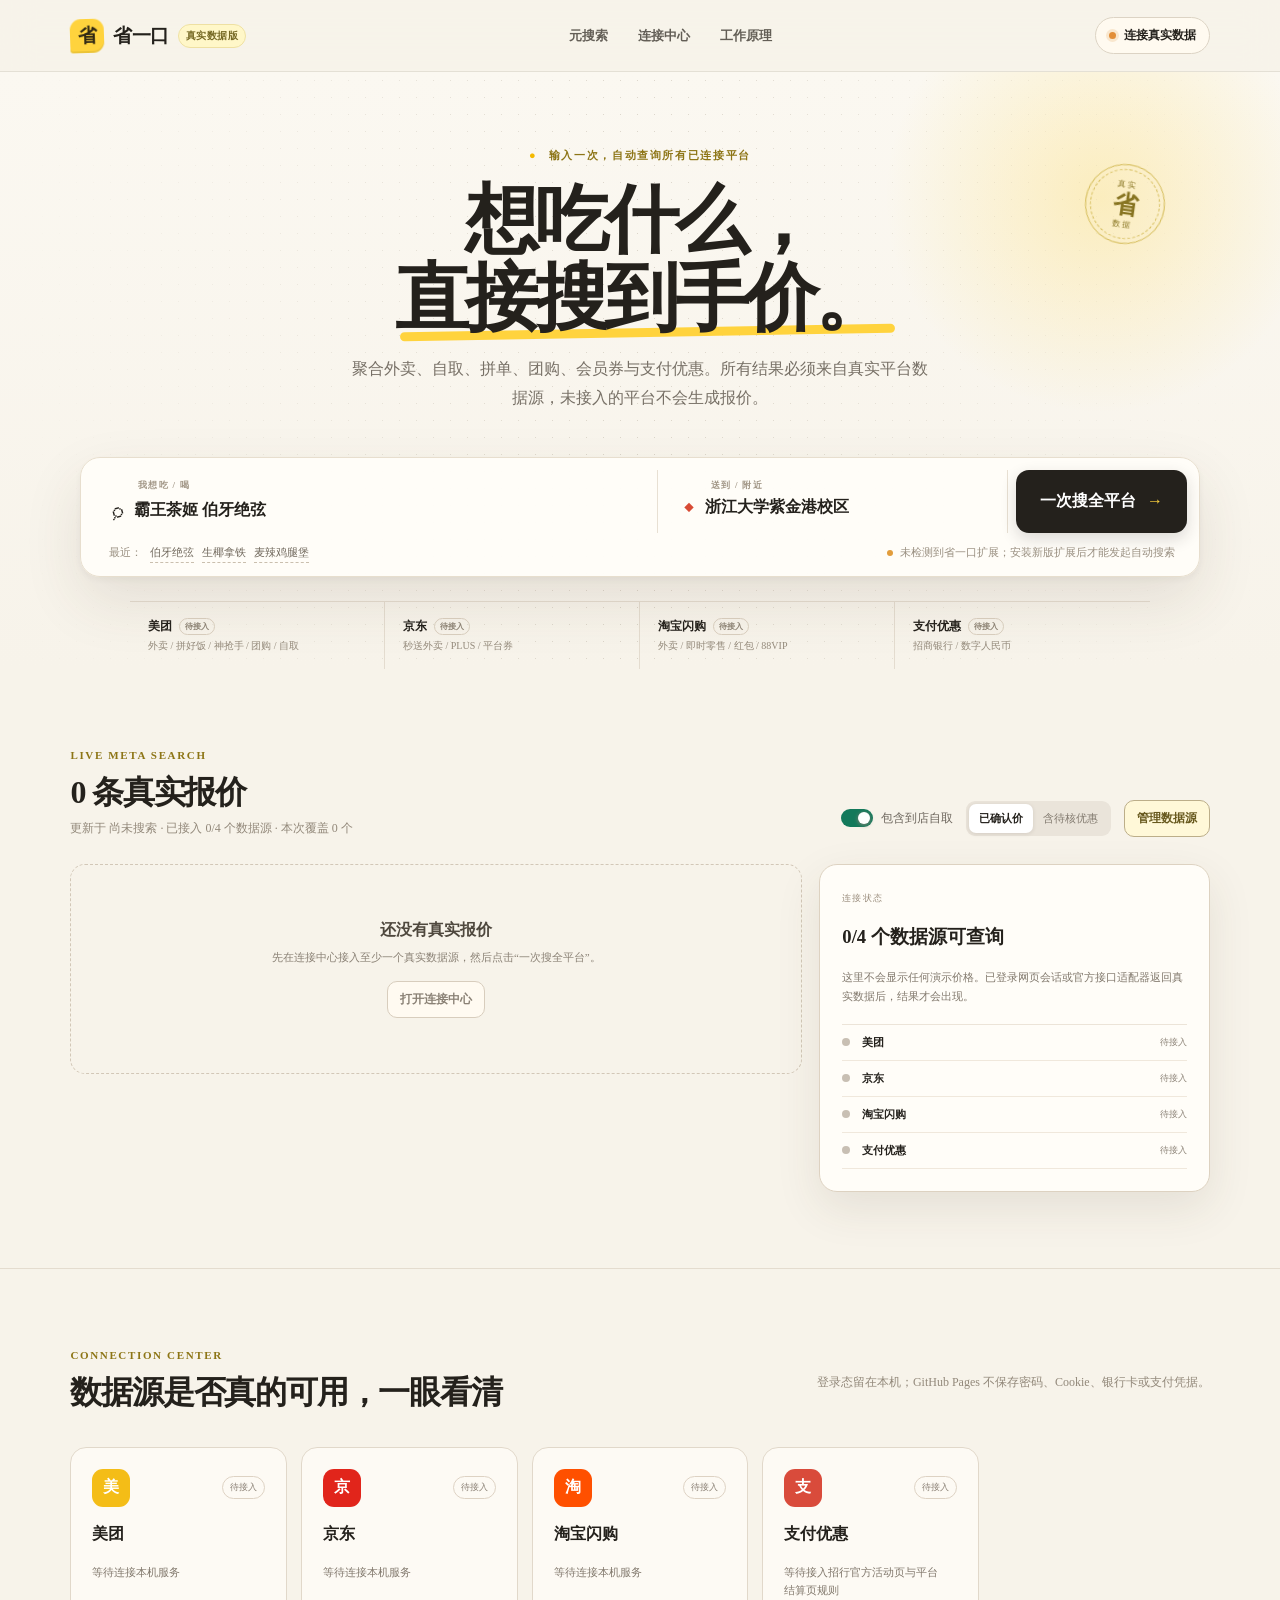
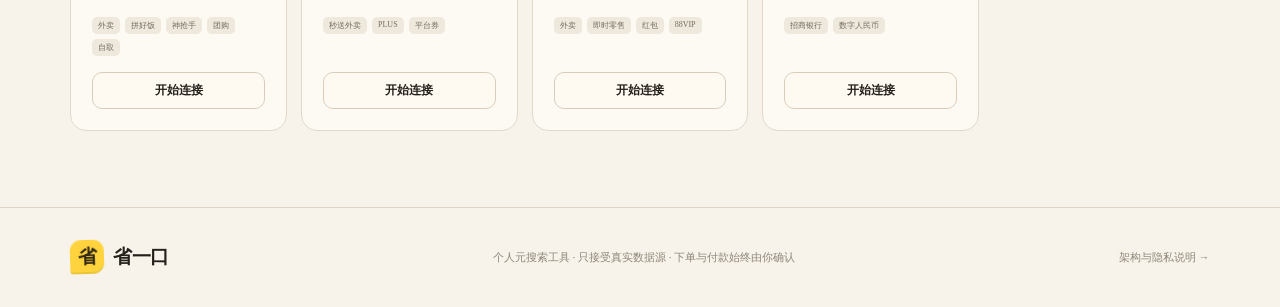
==== commit a10bb454: "Update Shengyikou provider model" ====
--- a/shengyikou/index.html
+++ b/shengyikou/index.html
@@ -8,7 +8,7 @@
     <meta property="og:description" content="从本机浏览器采集已登录平台的真实报价。" />
     <link rel="icon" href="/shengyikou/favicon.svg" />
     <title>省一口｜个人外卖优惠比价台</title>
-    <script type="module" crossorigin src="/shengyikou/assets/index-By7S5zxY.js"></script>
+    <script type="module" crossorigin src="/shengyikou/assets/index-B_aYnl_v.js"></script>
     <link rel="stylesheet" crossorigin href="/shengyikou/assets/index-eoS1HIRp.css">
   </head>
   <body>
